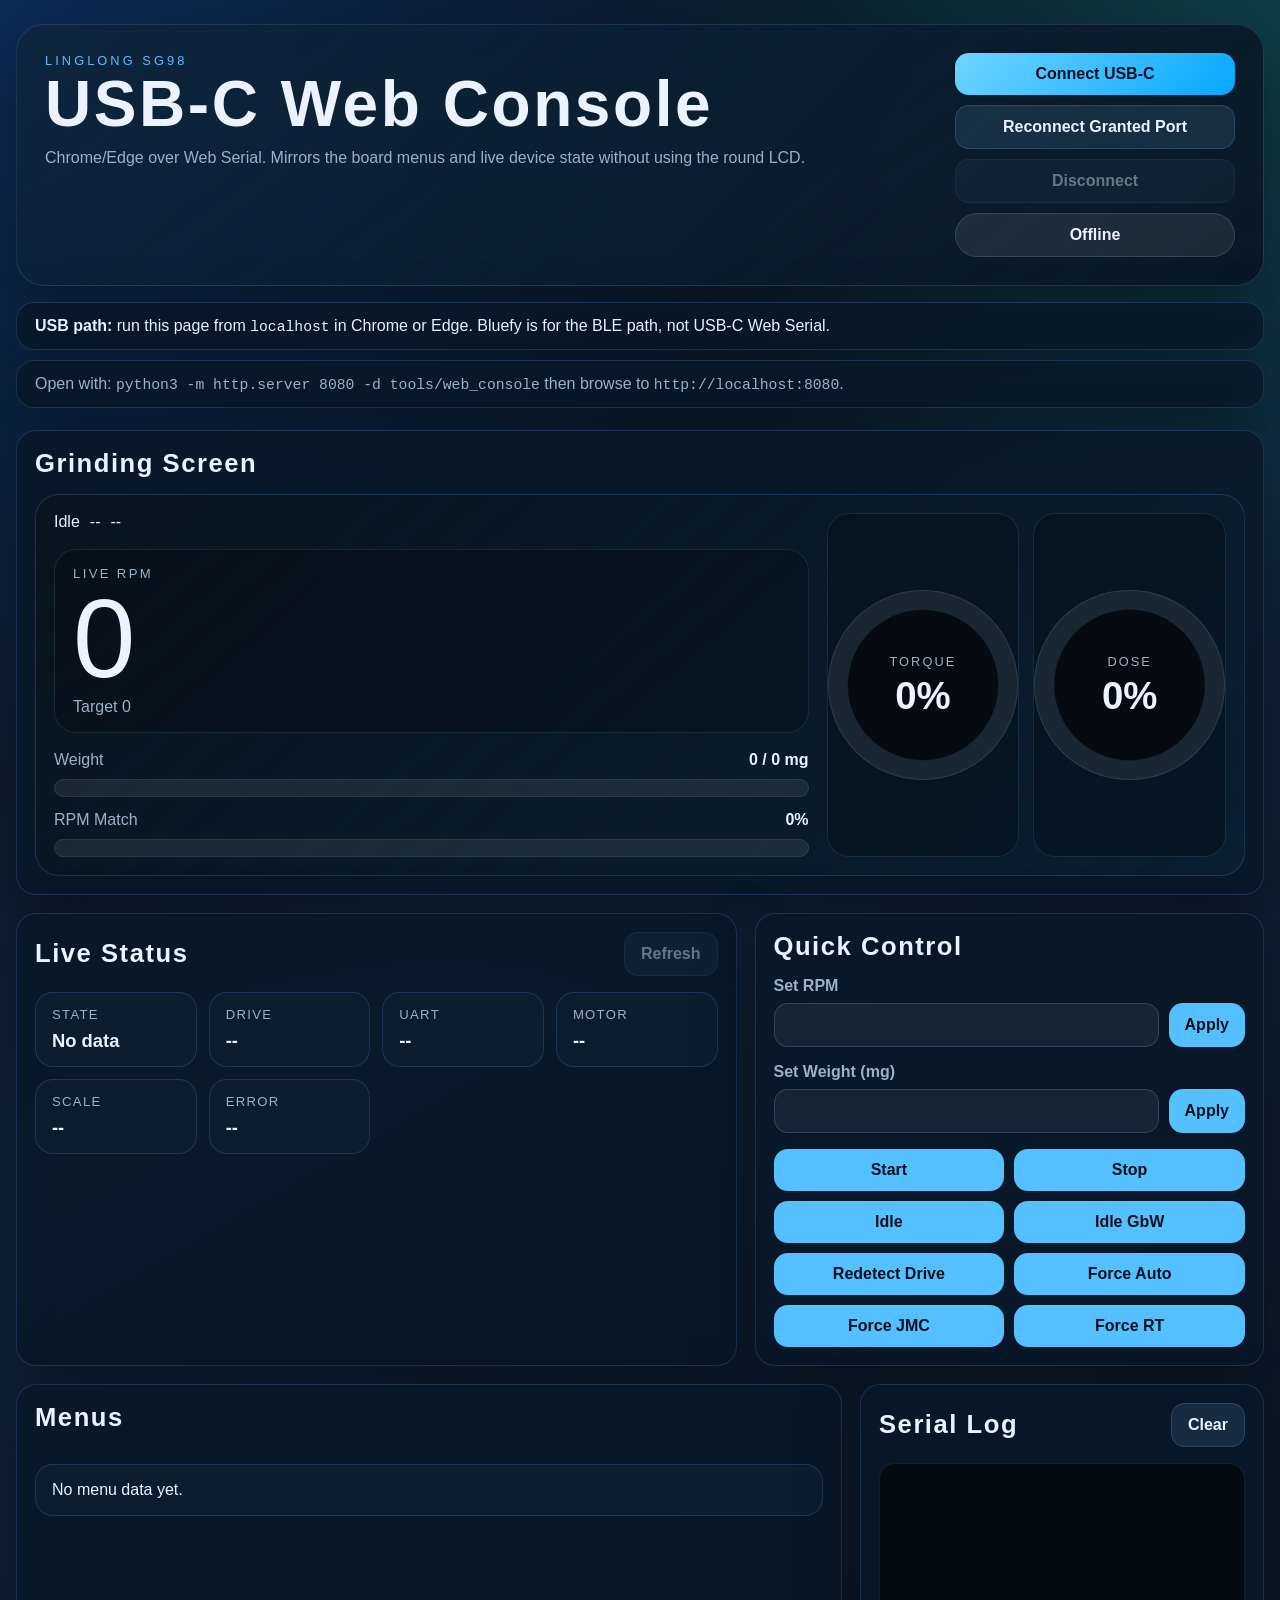
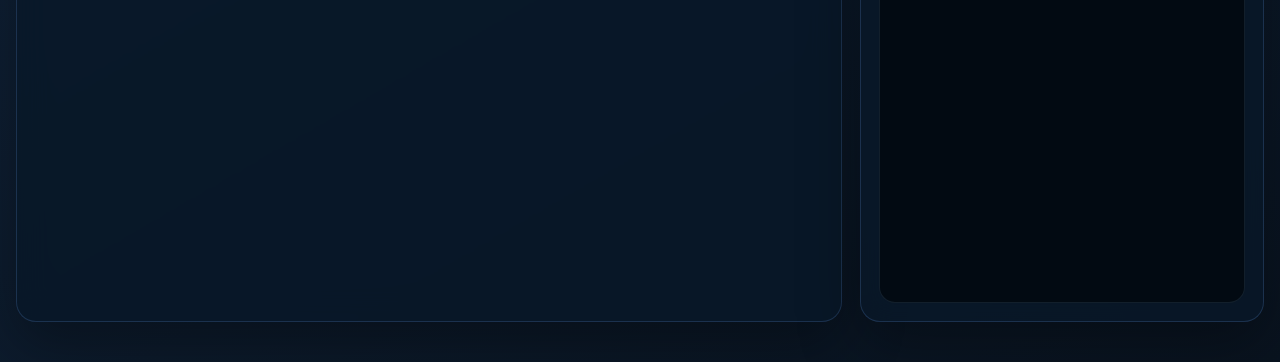
==== tools/web_console/index.html @ d2dd47b1 "Add web control consoles and WiFi onboarding" ====
<!doctype html>
<html lang="en">
<head>
  <meta charset="utf-8">
  <meta name="viewport" content="width=device-width, initial-scale=1">
  <title>SG98 USB Console</title>
  <link rel="stylesheet" href="./styles.css">
</head>
<body>
  <div class="shell">
    <header class="hero">
      <div>
        <p class="eyebrow">LingLong SG98</p>
        <h1>USB-C Web Console</h1>
        <p class="lede">Chrome/Edge over Web Serial. Mirrors the board menus and live device state without using the round LCD.</p>
      </div>
      <div class="hero-actions">
        <button id="connectButton" class="primary">Connect USB-C</button>
        <button id="reconnectButton" class="secondary">Reconnect Granted Port</button>
        <button id="disconnectButton" class="secondary" disabled>Disconnect</button>
        <div id="connectionBadge" class="badge disconnected">Offline</div>
      </div>
    </header>

    <section class="notice-panel">
      <div class="notice">
        <strong>USB path:</strong> run this page from <code>localhost</code> in Chrome or Edge. Bluefy is for the BLE path, not USB-C Web Serial.
      </div>
      <div class="notice subtle">
        Open with: <code>python3 -m http.server 8080 -d tools/web_console</code> then browse to <code>http://localhost:8080</code>.
      </div>
    </section>

    <main class="grid">
      <section class="panel panel-live">
        <div class="panel-head">
          <h2>Grinding Screen</h2>
        </div>
        <div id="liveScreen" class="live-screen idle">
          <div class="live-stage">
            <div class="live-stage-meta">
              <span id="liveModeChip" class="subtle-chip">Idle</span>
              <span id="liveDriveChip" class="subtle-chip">--</span>
              <span id="liveCommChip" class="subtle-chip">--</span>
            </div>
            <div class="live-rpm-wrap">
              <span class="live-kicker">Live RPM</span>
              <div id="liveRpmValue" class="live-rpm">0</div>
              <div id="liveTargetValue" class="live-target">Target 0</div>
            </div>
            <div class="live-bars">
              <div class="bar-block">
                <div class="bar-head">
                  <span>Weight</span>
                  <strong id="weightValue">0 / 0 mg</strong>
                </div>
                <div class="bar-track">
                  <div id="weightFill" class="bar-fill"></div>
                </div>
              </div>
              <div class="bar-block">
                <div class="bar-head">
                  <span>RPM Match</span>
                  <strong id="rpmMatchValue">0%</strong>
                </div>
                <div class="bar-track">
                  <div id="rpmMatchFill" class="bar-fill rpm-fill"></div>
                </div>
              </div>
            </div>
          </div>
          <div class="live-gauge-wrap">
            <div class="gauge-card">
              <div id="torqueGauge" class="gauge">
                <div class="gauge-inner">
                  <span class="gauge-label">Torque</span>
                  <strong id="torqueGaugeValue" class="gauge-value">0%</strong>
                </div>
              </div>
            </div>
            <div class="gauge-card">
              <div id="weightGauge" class="gauge gauge-weight">
                <div class="gauge-inner">
                  <span class="gauge-label">Dose</span>
                  <strong id="weightGaugeValue" class="gauge-value">0%</strong>
                </div>
              </div>
            </div>
          </div>
        </div>
      </section>

      <section class="panel panel-status">
        <div class="panel-head">
          <h2>Live Status</h2>
          <button id="refreshButton" class="ghost" disabled>Refresh</button>
        </div>
        <div id="statusGrid" class="status-grid"></div>
      </section>

      <section class="panel panel-controls">
        <div class="panel-head">
          <h2>Quick Control</h2>
        </div>

        <div class="control-block">
          <label for="setRpmInput">Set RPM</label>
          <div class="inline-form">
            <input id="setRpmInput" type="number" step="25" min="0">
            <button data-command="setrpm">Apply</button>
          </div>
        </div>

        <div class="control-block">
          <label for="setWeightInput">Set Weight (mg)</label>
          <div class="inline-form">
            <input id="setWeightInput" type="number" step="100" min="0">
            <button data-command="setweight">Apply</button>
          </div>
        </div>

        <div class="button-grid">
          <button data-action="start">Start</button>
          <button data-action="stop">Stop</button>
          <button data-action="idle">Idle</button>
          <button data-action="idle_gbw">Idle GbW</button>
          <button data-action="redetect">Redetect Drive</button>
          <button data-drive="auto">Force Auto</button>
          <button data-drive="jmc">Force JMC</button>
          <button data-drive="rt">Force RT</button>
        </div>
      </section>

      <section class="panel panel-menus">
        <div class="panel-head">
          <h2>Menus</h2>
        </div>
        <div id="menuTabs" class="tabs"></div>
        <div id="menuContent" class="menu-content"></div>
      </section>

      <section class="panel panel-log">
        <div class="panel-head">
          <h2>Serial Log</h2>
          <button id="clearLogButton" class="ghost">Clear</button>
        </div>
        <pre id="logOutput" class="log-output"></pre>
      </section>
    </main>
  </div>

  <template id="statusCardTemplate">
    <div class="status-card">
      <span class="status-label"></span>
      <strong class="status-value"></strong>
    </div>
  </template>

  <script type="module" src="./app.js"></script>
</body>
</html>
---- tools/web_console/styles.css ----
:root {
  --bg: #09131f;
  --bg-panel: rgba(9, 24, 40, 0.86);
  --bg-panel-strong: rgba(12, 30, 48, 0.96);
  --line: rgba(109, 172, 255, 0.18);
  --text: #eaf3ff;
  --muted: #9ab1c8;
  --accent: #55c0ff;
  --accent-strong: #0aa6ff;
  --ok: #4de38d;
  --warn: #ffd463;
  --error: #ff6b6b;
  --shadow: 0 22px 60px rgba(0, 0, 0, 0.34);
  --radius: 20px;
  --font-display: "Avenir Next Condensed", "DIN Condensed", "Arial Narrow", sans-serif;
  --font-body: "Avenir Next", "Segoe UI", sans-serif;
}

* {
  box-sizing: border-box;
}

body {
  margin: 0;
  min-height: 100vh;
  background:
    radial-gradient(circle at top left, rgba(24, 122, 255, 0.26), transparent 34%),
    radial-gradient(circle at top right, rgba(19, 215, 178, 0.18), transparent 28%),
    linear-gradient(150deg, #08111c 0%, #10233a 45%, #09131f 100%);
  color: var(--text);
  font-family: var(--font-body);
}

code {
  font-family: "SFMono-Regular", Consolas, monospace;
  font-size: 0.92em;
}

.shell {
  width: min(1400px, calc(100vw - 32px));
  margin: 0 auto;
  padding: 24px 0 40px;
}

.hero,
.panel,
.notice {
  border: 1px solid var(--line);
  box-shadow: var(--shadow);
  backdrop-filter: blur(16px);
}

.hero {
  display: flex;
  justify-content: space-between;
  gap: 20px;
  align-items: flex-start;
  padding: 28px;
  border-radius: 28px;
  background:
    linear-gradient(135deg, rgba(14, 37, 61, 0.96), rgba(8, 21, 35, 0.9)),
    repeating-linear-gradient(-35deg, rgba(85, 192, 255, 0.05) 0 18px, rgba(12, 33, 52, 0.03) 18px 36px);
}

.eyebrow {
  margin: 0 0 6px;
  color: var(--accent);
  text-transform: uppercase;
  letter-spacing: 0.24em;
  font-size: 0.8rem;
}

.hero h1 {
  margin: 0;
  font-family: var(--font-display);
  font-size: clamp(2.4rem, 5vw, 4rem);
  line-height: 0.95;
  letter-spacing: 0.04em;
}

.lede {
  margin: 14px 0 0;
  max-width: 52rem;
  color: var(--muted);
  font-size: 1rem;
}

.hero-actions {
  display: grid;
  gap: 10px;
  min-width: min(280px, 100%);
}

button,
input {
  font: inherit;
}

button {
  border: 0;
  border-radius: 14px;
  padding: 12px 16px;
  color: #05111e;
  background: var(--accent);
  cursor: pointer;
  font-weight: 700;
  transition: transform 140ms ease, opacity 140ms ease, background 140ms ease;
}

button:hover:not(:disabled) {
  transform: translateY(-1px);
}

button:disabled {
  opacity: 0.42;
  cursor: not-allowed;
}

button.primary {
  background: linear-gradient(135deg, #70d5ff, #07a7ff);
}

button.secondary,
button.ghost {
  color: var(--text);
  background: rgba(88, 137, 179, 0.18);
  border: 1px solid rgba(130, 177, 219, 0.2);
}

.badge {
  display: inline-flex;
  align-items: center;
  justify-content: center;
  gap: 8px;
  min-height: 44px;
  padding: 0 14px;
  border-radius: 999px;
  font-weight: 700;
  border: 1px solid transparent;
}

.badge.connected {
  color: #04180e;
  background: var(--ok);
}

.badge.disconnected {
  color: var(--text);
  background: rgba(255, 255, 255, 0.08);
  border-color: rgba(255, 255, 255, 0.12);
}

.notice-panel {
  display: grid;
  gap: 10px;
  margin: 16px 0 22px;
}

.notice {
  padding: 14px 18px;
  border-radius: 18px;
  background: var(--bg-panel);
}

.notice.subtle {
  color: var(--muted);
}

.grid {
  display: grid;
  grid-template-columns: repeat(12, 1fr);
  gap: 18px;
}

.panel {
  padding: 18px;
  border-radius: var(--radius);
  background: var(--bg-panel);
}

.panel-status { grid-column: span 7; }
.panel-controls { grid-column: span 5; }
.panel-live { grid-column: 1 / -1; }
.panel-menus { grid-column: span 8; }
.panel-log { grid-column: span 4; }

.panel-head {
  display: flex;
  align-items: center;
  justify-content: space-between;
  gap: 16px;
  margin-bottom: 16px;
}

.panel-head h2 {
  margin: 0;
  font-family: var(--font-display);
  font-size: 1.6rem;
  letter-spacing: 0.06em;
}

.status-grid {
  display: grid;
  grid-template-columns: repeat(auto-fit, minmax(150px, 1fr));
  gap: 12px;
}

.live-screen {
  display: grid;
  grid-template-columns: minmax(0, 1.7fr) minmax(280px, 0.9fr);
  gap: 18px;
  padding: 18px;
  border-radius: 24px;
  background:
    linear-gradient(135deg, rgba(8, 20, 32, 0.95), rgba(10, 31, 49, 0.9)),
    repeating-linear-gradient(-40deg, rgba(85, 192, 255, 0.06) 0 18px, rgba(255, 255, 255, 0.02) 18px 36px);
  border: 1px solid var(--line);
}

.live-screen.running {
  background:
    linear-gradient(135deg, rgba(8, 28, 24, 0.98), rgba(8, 23, 37, 0.9)),
    repeating-linear-gradient(-40deg, rgba(77, 227, 141, 0.07) 0 18px, rgba(255, 255, 255, 0.02) 18px 36px);
}

.live-screen.purging {
  background:
    linear-gradient(135deg, rgba(34, 16, 8, 0.98), rgba(15, 29, 46, 0.92)),
    repeating-linear-gradient(-40deg, rgba(255, 212, 99, 0.08) 0 18px, rgba(255, 255, 255, 0.02) 18px 36px);
}

.live-stage {
  display: grid;
  gap: 18px;
}

.live-stage-meta {
  display: flex;
  flex-wrap: wrap;
  gap: 10px;
}

.live-rpm-wrap {
  padding: 16px 18px;
  border-radius: 22px;
  border: 1px solid rgba(130, 177, 219, 0.14);
  background: rgba(4, 10, 18, 0.35);
}

.live-kicker {
  display: block;
  color: var(--muted);
  text-transform: uppercase;
  letter-spacing: 0.18em;
  font-size: 0.82rem;
}

.live-rpm {
  font-family: var(--font-display);
  font-size: clamp(4rem, 10vw, 7rem);
  line-height: 0.9;
  letter-spacing: 0.04em;
  margin-top: 8px;
}

.live-target {
  margin-top: 8px;
  color: var(--muted);
  font-size: 1rem;
}

.live-bars {
  display: grid;
  gap: 14px;
}

.bar-block {
  display: grid;
  gap: 10px;
}

.bar-head {
  display: flex;
  justify-content: space-between;
  gap: 12px;
  color: var(--muted);
}

.bar-head strong {
  color: var(--text);
}

.bar-track {
  position: relative;
  overflow: hidden;
  height: 18px;
  border-radius: 999px;
  background: rgba(255, 255, 255, 0.08);
  border: 1px solid rgba(130, 177, 219, 0.12);
}

.bar-fill {
  width: 0%;
  height: 100%;
  border-radius: inherit;
  background: linear-gradient(90deg, #0aa6ff, #55c0ff);
  transition: width 180ms ease;
}

.bar-fill.rpm-fill {
  background: linear-gradient(90deg, #2fd67b, #7df2b1);
}

.live-gauge-wrap {
  display: grid;
  grid-template-columns: repeat(2, minmax(0, 1fr));
  gap: 14px;
  align-items: stretch;
}

.gauge-card {
  display: flex;
  align-items: center;
  justify-content: center;
  min-height: 250px;
  border-radius: 22px;
  background: rgba(4, 10, 18, 0.35);
  border: 1px solid rgba(130, 177, 219, 0.14);
}

.gauge {
  --progress: 0deg;
  width: min(220px, 100%);
  aspect-ratio: 1;
  border-radius: 50%;
  display: grid;
  place-items: center;
  background:
    radial-gradient(circle at center, rgba(4, 10, 18, 0.96) 0 56%, transparent 57%),
    conic-gradient(from -90deg, #0aa6ff var(--progress), rgba(255, 255, 255, 0.08) 0);
  border: 1px solid rgba(130, 177, 219, 0.16);
}

.gauge.gauge-weight {
  background:
    radial-gradient(circle at center, rgba(4, 10, 18, 0.96) 0 56%, transparent 57%),
    conic-gradient(from -90deg, #4de38d var(--progress), rgba(255, 255, 255, 0.08) 0);
}

.gauge-inner {
  display: grid;
  gap: 8px;
  text-align: center;
}

.gauge-label {
  color: var(--muted);
  text-transform: uppercase;
  letter-spacing: 0.16em;
  font-size: 0.8rem;
}

.gauge-value {
  font-family: var(--font-display);
  font-size: 2.4rem;
  line-height: 1;
}

.status-card {
  padding: 14px 16px;
  border-radius: 18px;
  background: var(--bg-panel-strong);
  border: 1px solid var(--line);
}

.status-label {
  display: block;
  color: var(--muted);
  font-size: 0.82rem;
  margin-bottom: 8px;
  letter-spacing: 0.1em;
  text-transform: uppercase;
}

.status-value {
  font-size: 1.15rem;
}

.control-block {
  margin-bottom: 16px;
}

.control-block label {
  display: block;
  margin-bottom: 8px;
  color: var(--muted);
  font-weight: 700;
}

.inline-form {
  display: flex;
  gap: 10px;
}

input[type="number"] {
  width: 100%;
  min-height: 44px;
  border-radius: 14px;
  border: 1px solid rgba(130, 177, 219, 0.22);
  background: rgba(255, 255, 255, 0.06);
  color: var(--text);
  padding: 0 14px;
}

.button-grid {
  display: grid;
  grid-template-columns: repeat(2, minmax(0, 1fr));
  gap: 10px;
}

.tabs {
  display: flex;
  flex-wrap: wrap;
  gap: 10px;
  margin-bottom: 16px;
}

.tab {
  color: var(--text);
  background: rgba(255, 255, 255, 0.06);
}

.tab.active {
  color: #04121e;
  background: linear-gradient(135deg, #70d5ff, #07a7ff);
}

.menu-content {
  display: grid;
  gap: 14px;
}

.menu-item {
  display: grid;
  gap: 10px;
  padding: 16px;
  border-radius: 18px;
  border: 1px solid var(--line);
  background: var(--bg-panel-strong);
}

.menu-item-head {
  display: flex;
  align-items: baseline;
  justify-content: space-between;
  gap: 16px;
}

.menu-item-title {
  margin: 0;
  font-size: 1.05rem;
}

.menu-item-meta {
  color: var(--muted);
  font-size: 0.86rem;
}

.menu-item-actions {
  display: flex;
  gap: 10px;
  flex-wrap: wrap;
}

.menu-item input[type="checkbox"] {
  width: 20px;
  height: 20px;
}

.menu-item .value-row {
  display: flex;
  gap: 10px;
}

.menu-item .value-row input {
  flex: 1;
}

.menu-item .active-chip {
  display: inline-flex;
  align-items: center;
  gap: 6px;
  color: #04180e;
  background: var(--ok);
  border-radius: 999px;
  padding: 6px 10px;
  font-size: 0.82rem;
  font-weight: 800;
}

.menu-item .subtle-chip {
  display: inline-flex;
  align-items: center;
  gap: 6px;
  color: var(--muted);
  background: rgba(255, 255, 255, 0.06);
  border-radius: 999px;
  padding: 6px 10px;
  font-size: 0.82rem;
}

.log-output {
  min-height: 440px;
  max-height: 72vh;
  margin: 0;
  overflow: auto;
  padding: 14px;
  border-radius: 16px;
  background: rgba(3, 10, 18, 0.92);
  border: 1px solid rgba(130, 177, 219, 0.12);
  color: #9fd6ff;
  font-family: "SFMono-Regular", Consolas, monospace;
  font-size: 0.85rem;
  line-height: 1.45;
}

.log-output .out {
  color: var(--warn);
}

.log-output .err {
  color: var(--error);
}

.log-output .json {
  color: #b5f0d0;
}

@media (max-width: 1100px) {
  .panel-status,
  .panel-controls,
  .panel-menus,
  .panel-log {
    grid-column: 1 / -1;
  }

  .live-screen {
    grid-template-columns: 1fr;
  }
}

@media (max-width: 720px) {
  .shell {
    width: min(100vw - 20px, 100%);
    padding-top: 16px;
  }

  .hero {
    padding: 20px;
  }

  .hero-actions {
    width: 100%;
  }

  .inline-form,
  .button-grid {
    grid-template-columns: 1fr;
  }

  .button-grid {
    display: grid;
  }
}
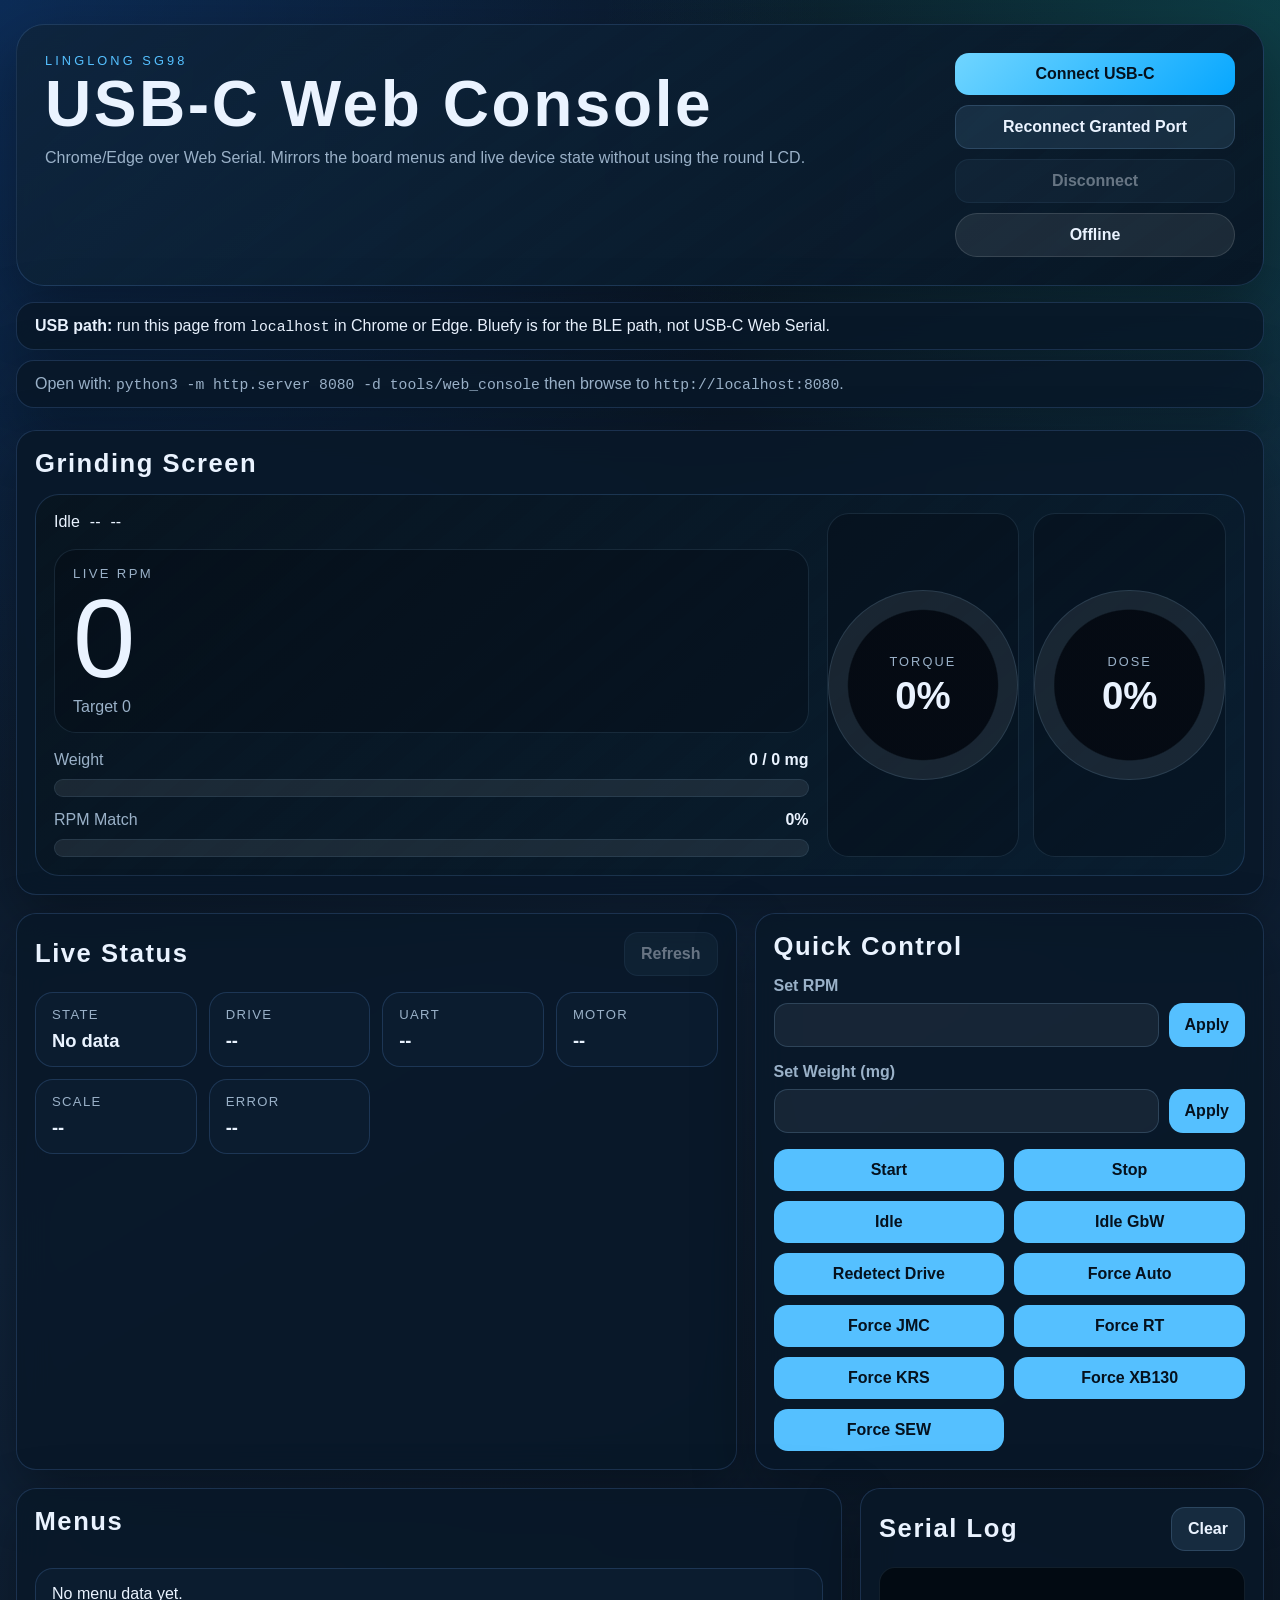
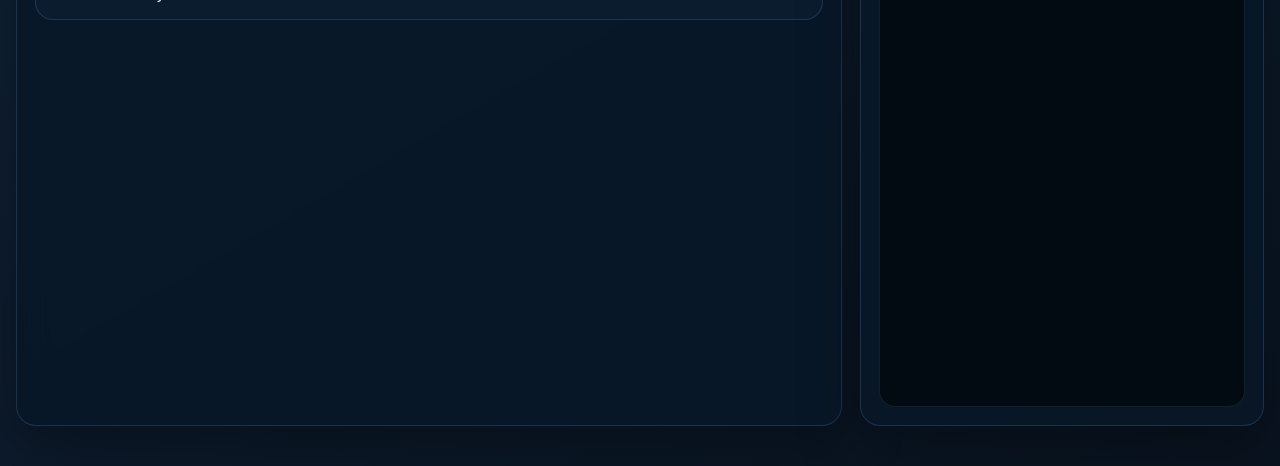
==== commit 46bc72ba: "Add SEW MOVILINK drive backend" ====
--- a/tools/web_console/index.html
+++ b/tools/web_console/index.html
@@ -128,6 +128,9 @@
           <button data-drive="auto">Force Auto</button>
           <button data-drive="jmc">Force JMC</button>
           <button data-drive="rt">Force RT</button>
+          <button data-drive="krs">Force KRS</button>
+          <button data-drive="xb130">Force XB130</button>
+          <button data-drive="sew">Force SEW</button>
         </div>
       </section>
 
